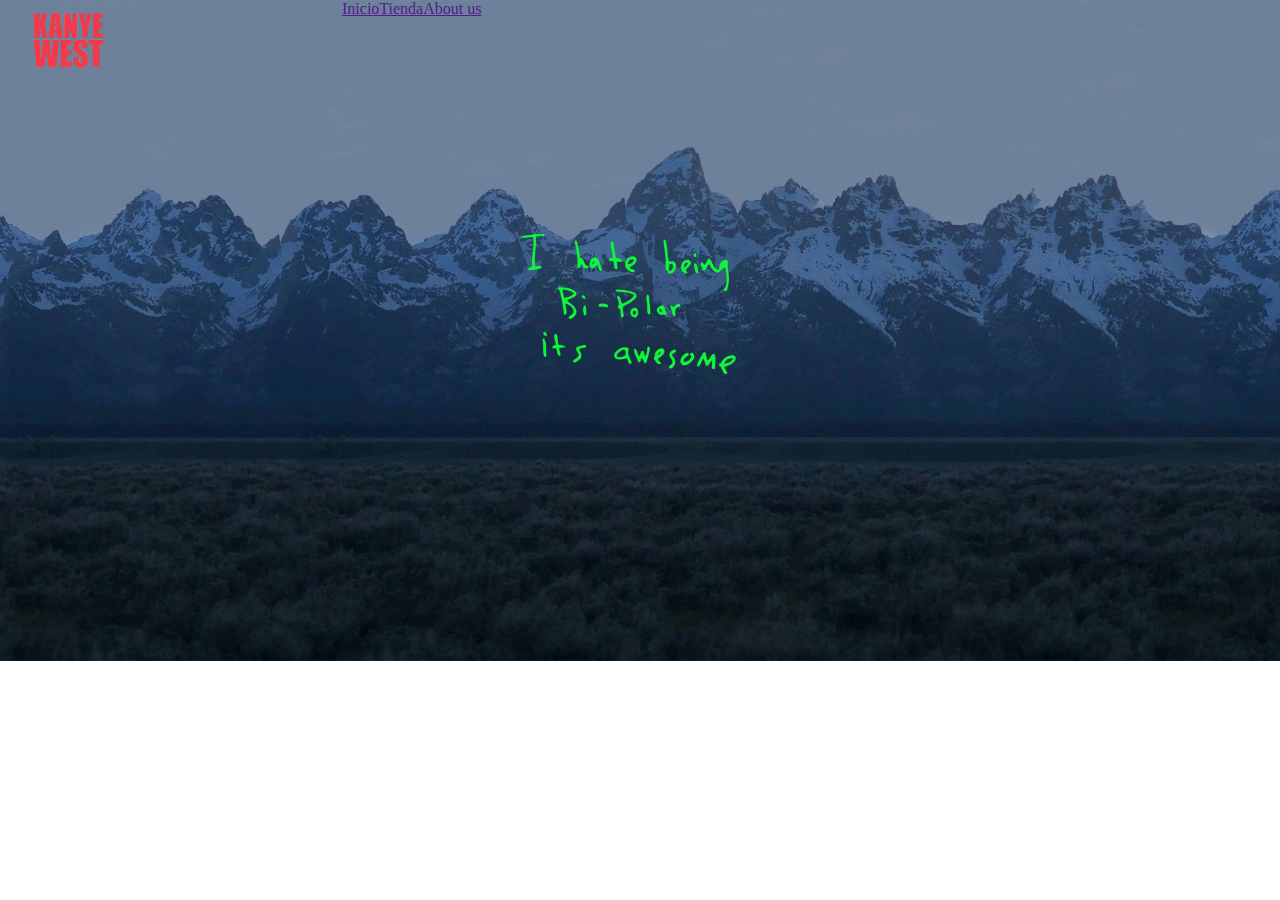
==== index.html @ e595be4b "He agregado fondo y comenzado con el nav" ====
<!DOCTYPE html>
<html lang="en">

<head>
  <meta charset="UTF-8">
  <meta http-equiv="X-UA-Compatible" content="IE=edge">
  <link rel="stylesheet" href="css/style.css">
  <link rel="icon" href="img/iconoye.png">
  <meta name="viewport" content="width=device-width, initial-scale=1.0">

  <title>Kanye West</title>
</head>

<body>
  <div class="div1">
    <nav class="nav">
      <div class="logo">
        <img src="img/logorojoT.png" class="logoi" alt="">
      </div>
      <div class="menu">
        <a href="">Inicio</a>
        <a href="">Tienda</a>
        <a href="">About us</a>
      </div>
    </nav>
  </div>



</body>

</html>
---- css/style.css ----
*{
  padding: 0%;
  margin: 0%;
}

.div1{
    
  background-image: url("/img/Fondo\ 2.jpg");
  padding-bottom: 13%;
  background-size: cover;
  background-repeat: no-repeat;
  background-position: center center;
  height: 55vh;
}

.nav {
  display: flex;
  background-color: transparent;
}

.logoi{
  height: 25%;
  margin-left: 7%;
  margin-top: 1%;
}



.menu{
  display: flex;
}
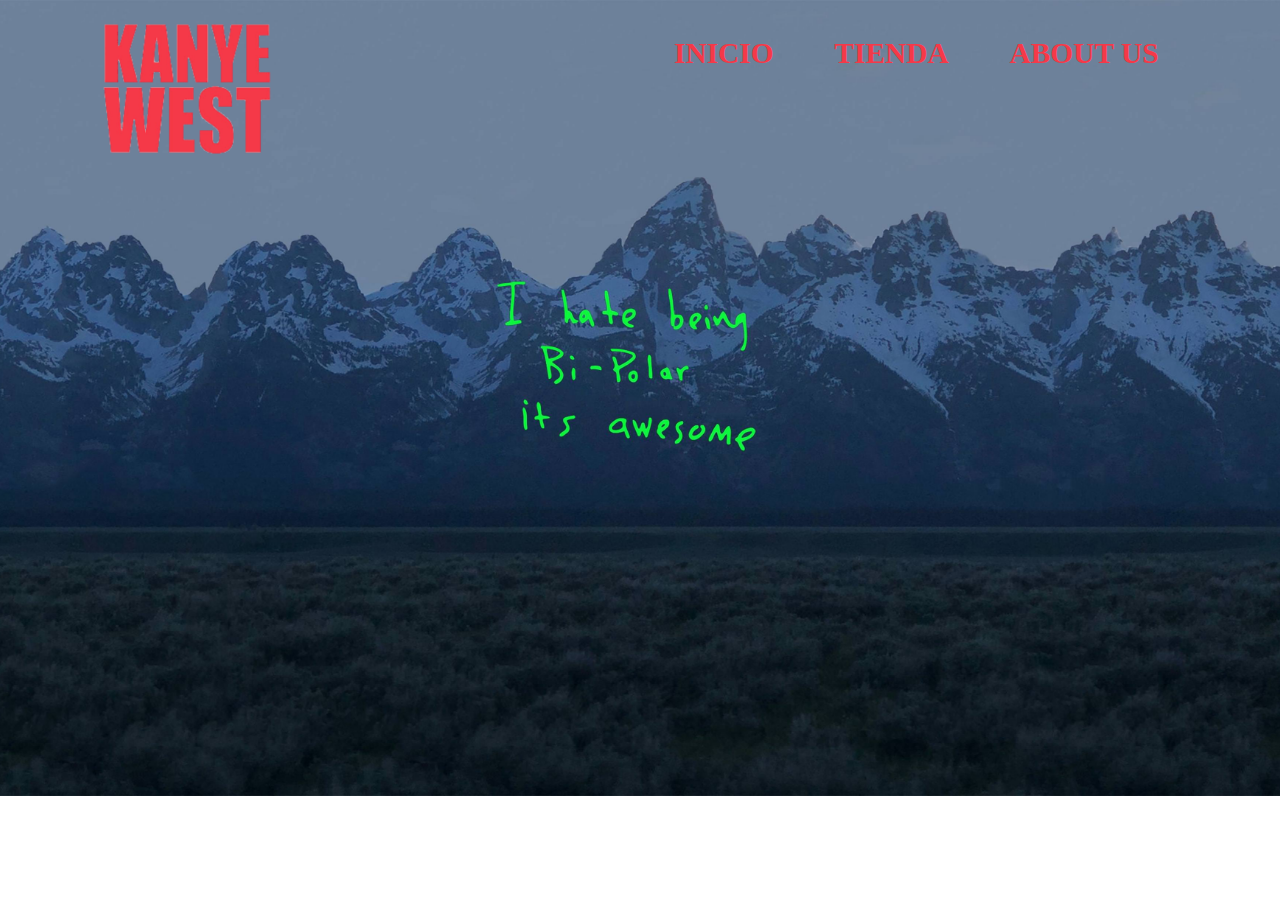
==== commit 035a9ff3: "Trabajo con el nav" ====
--- a/index.html
+++ b/index.html
@@ -18,9 +18,9 @@
         <img src="img/logorojoT.png" class="logoi" alt="">
       </div>
       <div class="menu">
-        <a href="">Inicio</a>
-        <a href="">Tienda</a>
-        <a href="">About us</a>
+        <a href="" class="inicio">Inicio</a>
+        <a href="" class="tienda">Tienda</a>
+        <a href="" class="aboutus">About us</a>
       </div>
     </nav>
   </div>
--- a/css/style.css
+++ b/css/style.css
@@ -10,22 +10,41 @@
   background-size: cover;
   background-repeat: no-repeat;
   background-position: center center;
-  height: 55vh;
+  height: 70vh;
 }
 
 .nav {
+  height: 40%;
   display: flex;
   background-color: transparent;
+  justify-content: center;
 }
 
-.logoi{
-  height: 25%;
-  margin-left: 7%;
-  margin-top: 1%;
+.logoi {
+  margin-left: 50%;
+  display: block;
+  width: 130%;
+  height: auto;
 }
 
 
 
 .menu{
   display: flex;
+  margin-left: 40%;
+  padding-top: 1%;
+  width: 100%;
+  height: auto;
+}
+.menu a{
+
+  margin-top: 4%;
+  margin-right: 10%;
+  height: 30%;
+  font-size: 2.3vw;
+  font-weight: bolder;
+  text-transform: uppercase;
+  color: #f53948;
+  text-decoration: none;
+
 }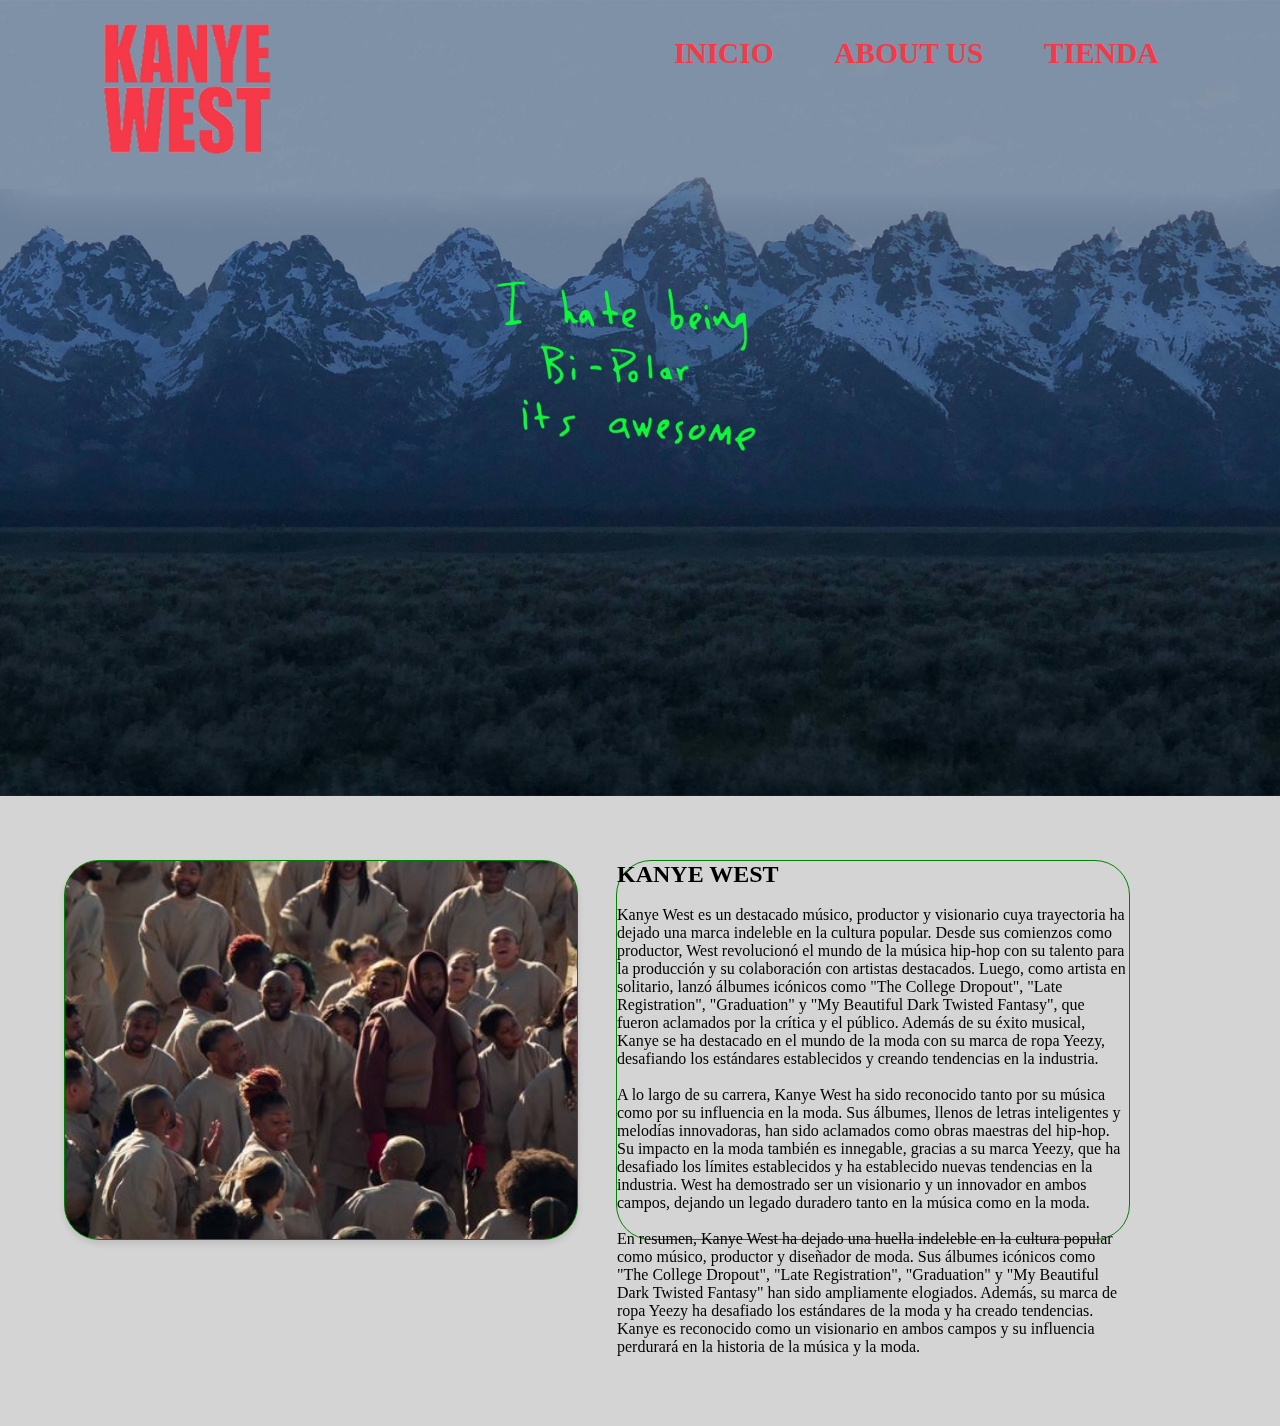
==== commit c6b0558a: "Trabajando con el inicio" ====
--- a/index.html
+++ b/index.html
@@ -19,10 +19,27 @@
       </div>
       <div class="menu">
         <a href="" class="inicio">Inicio</a>
+        <a href="" class="aboutus">About us</a>
         <a href="" class="tienda">Tienda</a>
-        <a href="" class="aboutus">About us</a>
       </div>
     </nav>
+  </div>
+
+  <div class="div2">
+    <div class="izq">
+      <img src="" alt="">
+    </div>
+    <div class="der">
+      <h2>KANYE WEST</h2><br>
+      <p>Kanye West es un destacado músico, productor y visionario cuya trayectoria ha dejado una marca indeleble en la cultura popular. Desde sus comienzos como productor, West revolucionó el mundo de la música hip-hop con su talento para 
+        la producción y su colaboración con artistas destacados. Luego, como artista en solitario, lanzó álbumes icónicos como "The College Dropout", "Late Registration", "Graduation" y "My Beautiful Dark Twisted Fantasy",
+        que fueron aclamados por la crítica y el público. Además de su éxito musical, Kanye se ha destacado en el mundo de la moda con su marca de ropa Yeezy, desafiando los estándares establecidos y creando tendencias en la industria.</p><br>
+      <p>A lo largo de su carrera, Kanye West ha sido reconocido tanto por su música como por su influencia en la moda. Sus álbumes, llenos de letras inteligentes y melodías innovadoras, han sido aclamados como obras maestras del hip-hop. 
+        Su impacto en la moda también es innegable, gracias a su marca Yeezy, que ha desafiado los límites establecidos y ha establecido nuevas tendencias en la industria. West ha demostrado ser un visionario y un innovador en ambos campos, 
+        dejando un legado duradero tanto en la música como en la moda.</p><br>
+      <p>En resumen, Kanye West ha dejado una huella indeleble en la cultura popular como músico, productor y diseñador de moda. Sus álbumes icónicos como "The College Dropout", "Late Registration", "Graduation" y "My Beautiful Dark Twisted 
+        Fantasy" han sido ampliamente elogiados. Además, su marca de ropa Yeezy ha desafiado los estándares de la moda y ha creado tendencias. Kanye es reconocido como un visionario en ambos campos y su influencia perdurará en la historia de la música y la moda.</p><br>
+    </div>
   </div>
 
 
--- a/css/style.css
+++ b/css/style.css
@@ -3,6 +3,7 @@
   margin: 0%;
 }
 
+/*CARA PRINCIPAL DE LA PÁGINA*/
 .div1{
     
   background-image: url("/img/Fondo\ 2.jpg");
@@ -13,11 +14,14 @@
   height: 70vh;
 }
 
+/*ESTILOS PARA LA NAVBAR*/
+
 .nav {
-  height: 40%;
+  height: 30%;
   display: flex;
-  background-color: transparent;
-  justify-content: center;
+  background-color: rgba(255, 255, 255, 0.13);
+  box-shadow: 0 0 50px rgba(255, 255, 255, 0.274);
+  justify-content: center;  
 }
 
 .logoi {
@@ -30,21 +34,79 @@
 
 
 .menu{
+ 
   display: flex;
   margin-left: 40%;
   padding-top: 1%;
   width: 100%;
   height: auto;
 }
-.menu a{
-
+.menu a {
   margin-top: 4%;
   margin-right: 10%;
   height: 30%;
   font-size: 2.3vw;
   font-weight: bolder;
   text-transform: uppercase;
-  color: #f53948;
+  color: #f53949;
   text-decoration: none;
+  position: relative; /* Agregar posición relativa para elementos internos */
+}
 
-}+.menu a::after {
+  content: '';
+  position: absolute;
+  bottom: -2px; /* Ajustar según el efecto */
+  left: 0;
+  width: 100%;
+  height: 2px; /* Ajustar según el efecto */
+  background-color: #f53949;
+  transform: scaleX(0);
+  transition: transform 0.3s;
+  transform-origin: bottom;
+}
+
+.menu a:hover::after {
+  transform: scaleX(1);
+}
+
+.menu a:hover {
+  text-shadow: 0px 2px 4px rgba(0, 0, 0, 0.4); /* Agregar sombra debajo de las letras */
+}
+
+/*INICIO*/
+
+.div2 {
+  display: flex;
+  height: 70vh;
+  background-color: rgb(212, 212, 212);
+}
+
+.izq {
+  border: 1px solid green;
+  margin-top: 5%;
+  margin-left: 5%;
+  margin-right: 3%;
+  height: 60%;
+  width: 40%;
+  border-radius: 35px;
+  background-image: url("/img/kanyecbdhv.jpg");
+  background-size: cover;
+  background-repeat: no-repeat;
+  box-shadow: 0px 4px 6px rgba(0, 0, 0, 0.1);
+}
+
+.der {
+  border: 1px solid green;
+  border-radius: 35px;
+  width: 40%;
+  height: 60%;
+  margin-top: 5%;
+  transform: perspective(800px) rotateY(0deg);
+  transition: transform 0.5s ease-in-out;
+}
+
+.der:hover {
+  transform: perspective(800px) rotateY(-10deg);
+}
+
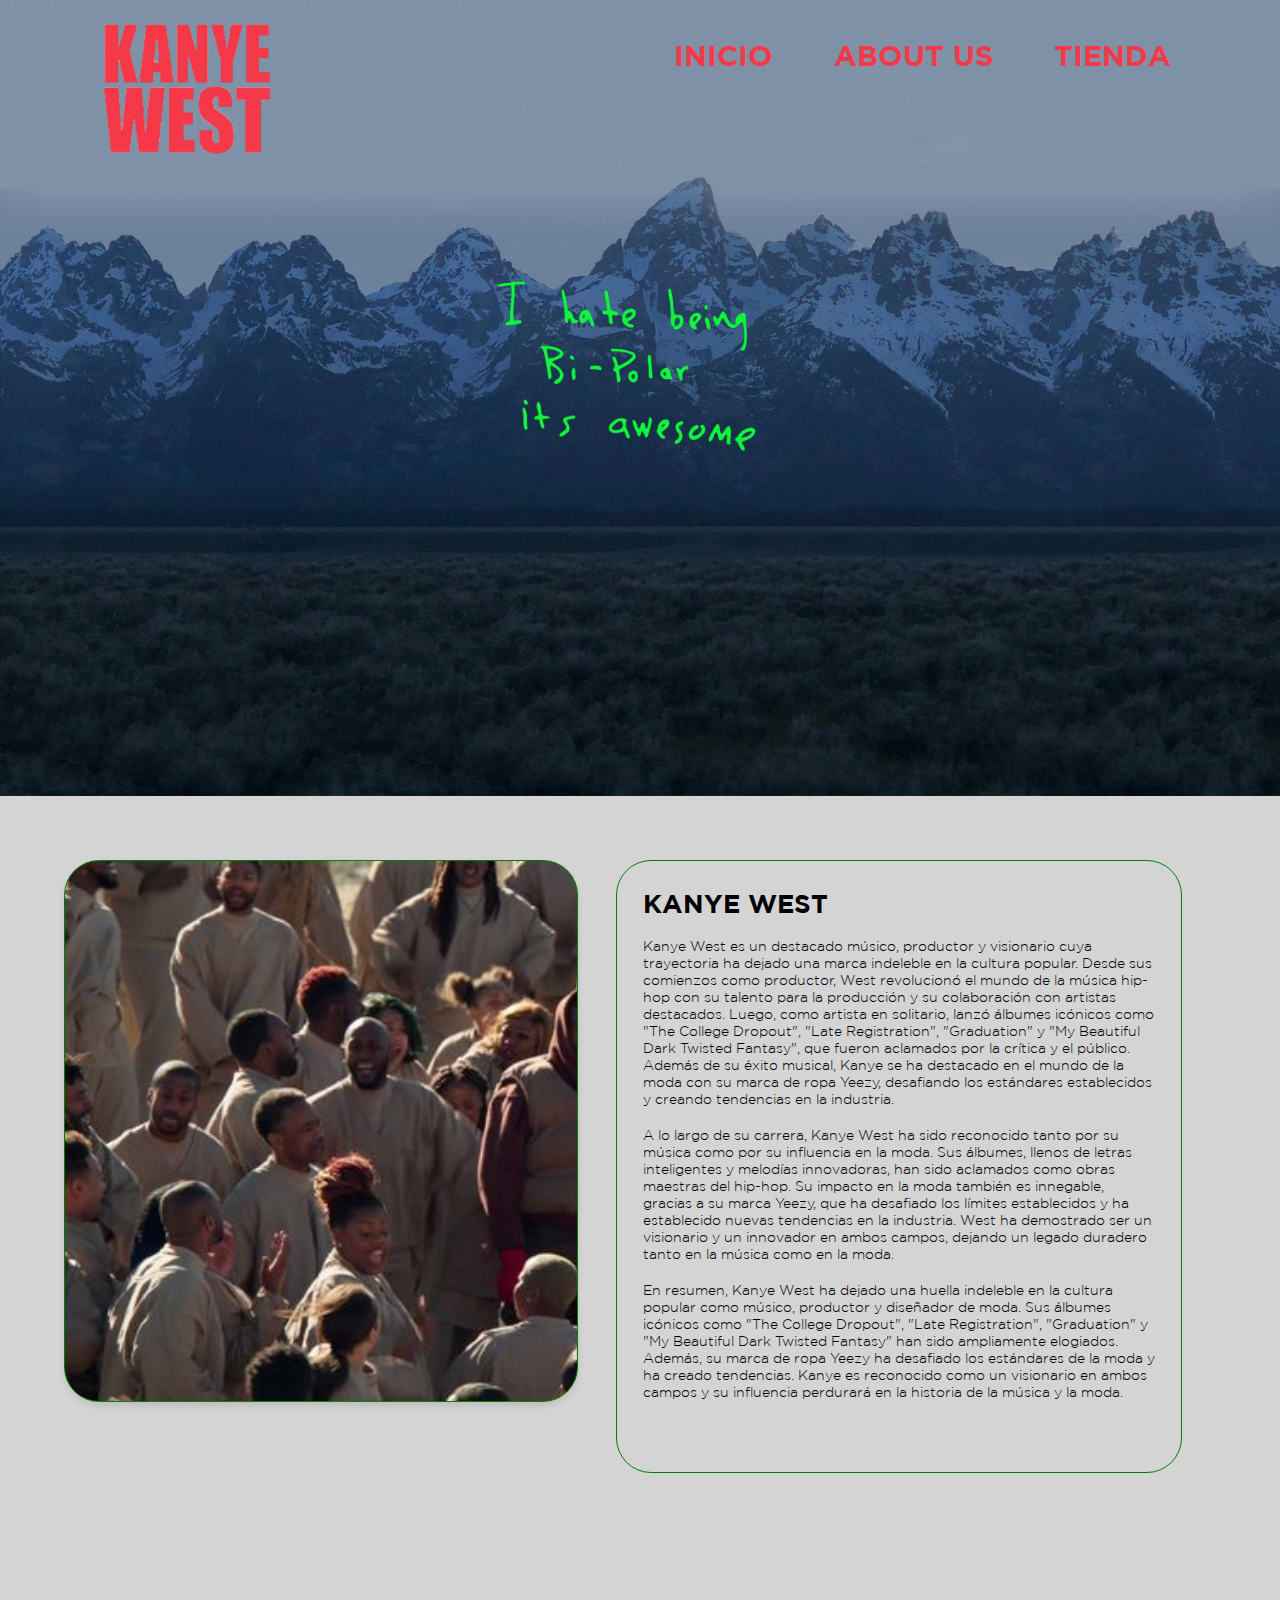
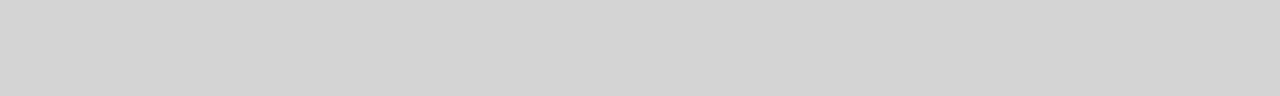
==== commit 972289c5: "He añadido la fuente que voy a usar" ====
--- a/index.html
+++ b/index.html
@@ -5,6 +5,7 @@
   <meta charset="UTF-8">
   <meta http-equiv="X-UA-Compatible" content="IE=edge">
   <link rel="stylesheet" href="css/style.css">
+  <link rel="stylesheet" href="css/responsive.css">
   <link rel="icon" href="img/iconoye.png">
   <meta name="viewport" content="width=device-width, initial-scale=1.0">
 
--- a/css/style.css
+++ b/css/style.css
@@ -1,6 +1,7 @@
 *{
   padding: 0%;
   margin: 0%;
+  font-family: regular;
 }
 
 /*CARA PRINCIPAL DE LA PÁGINA*/
@@ -45,6 +46,7 @@
   margin-top: 4%;
   margin-right: 10%;
   height: 30%;
+  font-family: negrita;
   font-size: 2.3vw;
   font-weight: bolder;
   text-transform: uppercase;
@@ -78,7 +80,7 @@
 
 .div2 {
   display: flex;
-  height: 70vh;
+  height: 100vh;
   background-color: rgb(212, 212, 212);
 }
 
@@ -99,14 +101,18 @@
 .der {
   border: 1px solid green;
   border-radius: 35px;
+  padding-top: 2%;
+  padding-right: 2%;
+  padding-left: 2%;
   width: 40%;
-  height: 60%;
+  height: 65%;
   margin-top: 5%;
-  transform: perspective(800px) rotateY(0deg);
-  transition: transform 0.5s ease-in-out;
+}
+.der h2{
+  font-family: negrita;
+  font-size: 2vw;
 }
 
-.der:hover {
-  transform: perspective(800px) rotateY(-10deg);
+.der p{
+  font-size: 1.1vw;
 }
-
--- a/css/responsive.css
+++ b/css/responsive.css
@@ -0,0 +1,9 @@
+@font-face {
+    font-family: regular;
+    src: url("/fuentes/GothamLight.ttf") format('truetype');
+}
+
+@font-face {
+    font-family: negrita;
+    src: url("/fuentes/GothamBold.ttf") format('truetype');
+}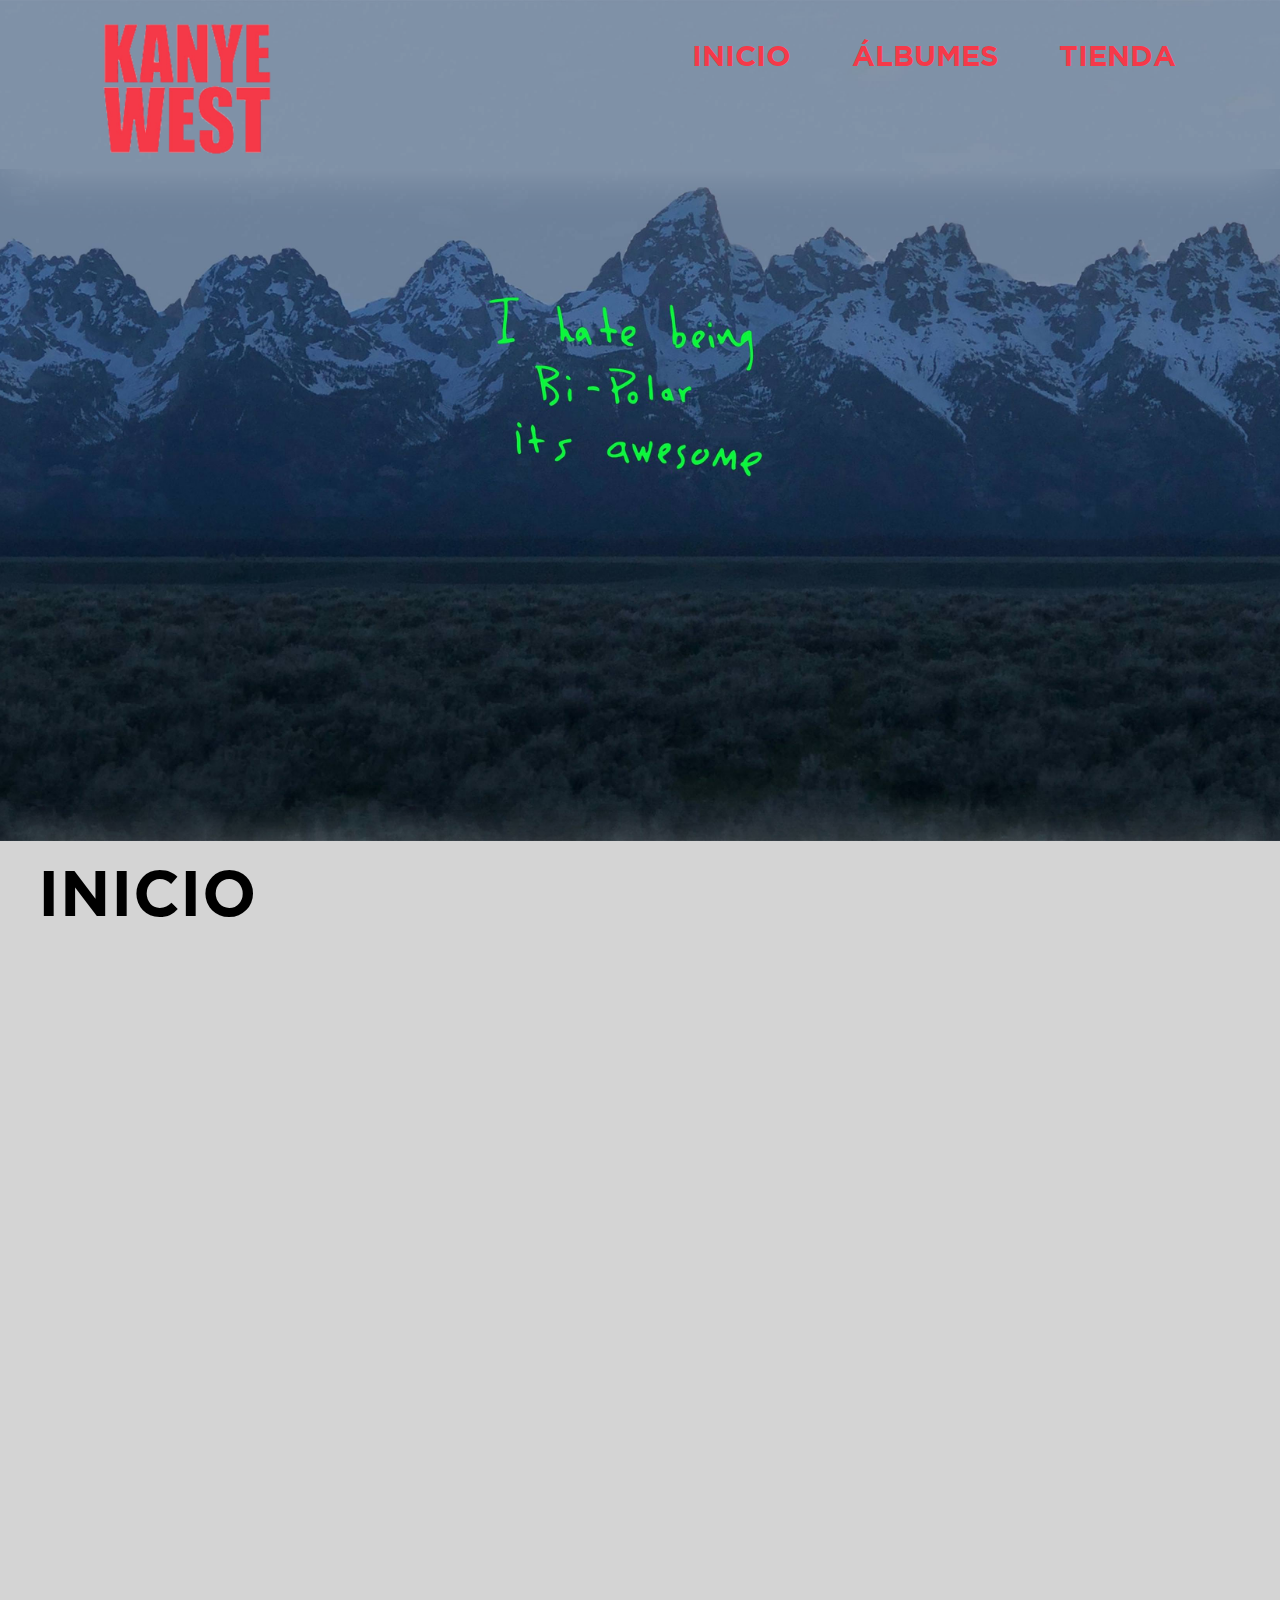
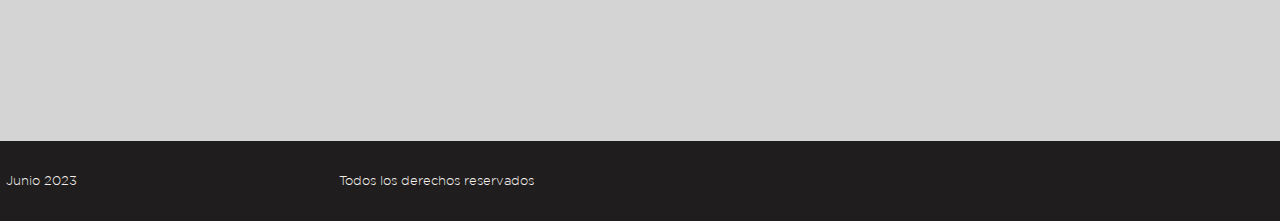
==== commit 9ad4fa78: "HTML de derechos" ====
--- a/index.html
+++ b/index.html
@@ -8,7 +8,6 @@
   <link rel="stylesheet" href="css/responsive.css">
   <link rel="icon" href="img/iconoye.png">
   <meta name="viewport" content="width=device-width, initial-scale=1.0">
-
   <title>Kanye West</title>
 </head>
 
@@ -20,17 +19,18 @@
       </div>
       <div class="menu">
         <a href="" class="inicio">Inicio</a>
-        <a href="" class="aboutus">About us</a>
+        <a href="" class="album">Álbumes</a>
         <a href="" class="tienda">Tienda</a>
       </div>
     </nav>
   </div>
 
   <div class="div2">
-    <div class="izq">
+    <h2 class="inicio ">inicio</h2>
+    <div class="izq animated">
       <img src="" alt="">
     </div>
-    <div class="der">
+    <div class="der animated">
       <h2>KANYE WEST</h2><br>
       <p>Kanye West es un destacado músico, productor y visionario cuya trayectoria ha dejado una marca indeleble en la cultura popular. Desde sus comienzos como productor, West revolucionó el mundo de la música hip-hop con su talento para 
         la producción y su colaboración con artistas destacados. Luego, como artista en solitario, lanzó álbumes icónicos como "The College Dropout", "Late Registration", "Graduation" y "My Beautiful Dark Twisted Fantasy",
@@ -43,8 +43,15 @@
     </div>
   </div>
 
+  <div class="div7">
+    <div class="Copyright">
+        <p>Junio 2023</p>
+        <a href="./derechos.html">Todos los derechos reservados</a>
+    </div>
 
+</div>
 
+  <script src="js/script.js"></script>
 </body>
 
 </html>--- a/css/style.css
+++ b/css/style.css
@@ -12,13 +12,13 @@
   background-size: cover;
   background-repeat: no-repeat;
   background-position: center center;
-  height: 70vh;
+  height: 75vh;
 }
 
 /*ESTILOS PARA LA NAVBAR*/
 
 .nav {
-  height: 30%;
+  height: 25%;
   display: flex;
   background-color: rgba(255, 255, 255, 0.13);
   box-shadow: 0 0 50px rgba(255, 255, 255, 0.274);
@@ -82,31 +82,43 @@
   display: flex;
   height: 100vh;
   background-color: rgb(212, 212, 212);
+  box-shadow: 0 0 50px rgba(255, 255, 255, 0.322);
+  justify-content: center center;
+
+}
+
+.inicio{
+
+  margin-top: 1%;
+  margin-left: 3%;
+  height: 15%;
+  text-transform: uppercase;
+  font-family: negrita;
+  font-size: 5vw;  
 }
 
 .izq {
-  border: 1px solid green;
-  margin-top: 5%;
-  margin-left: 5%;
+  margin-top: 9.5%;
   margin-right: 3%;
-  height: 60%;
-  width: 40%;
+  height: 72%;
+  width: 25%;
   border-radius: 35px;
-  background-image: url("/img/kanyecbdhv.jpg");
+  background-image: url("/img/ye.jpg");
   background-size: cover;
   background-repeat: no-repeat;
-  box-shadow: 0px 4px 6px rgba(0, 0, 0, 0.1);
+  box-shadow: 0px 4px 10px rgba(0, 0, 0, 0.616);
 }
 
 .der {
-  border: 1px solid green;
   border-radius: 35px;
   padding-top: 2%;
   padding-right: 2%;
   padding-left: 2%;
+  padding-bottom: 2%;
   width: 40%;
-  height: 65%;
-  margin-top: 5%;
+  height: 72%;
+  margin-top: 7%;
+  box-shadow: 0px 4px 10px rgba(0, 0, 0, 0.356);
 }
 .der h2{
   font-family: negrita;
@@ -116,3 +128,60 @@
 .der p{
   font-size: 1.1vw;
 }
+
+/*Animacion al hacer scroll*/
+
+.animated {
+  opacity: 0;
+  transform: translateY(20px);
+  transition: opacity 0.5s ease, transform 0.5s ease;
+}
+
+.animated.show {
+  opacity: 1;
+  transform: translateY(0);
+}
+
+
+.Copyright{
+
+  background-color: #1f1d1d;
+  display: flex;
+  padding-top: 2%;
+  padding-bottom: 2%;
+  justify-content: center center;
+
+}
+
+.Copyright p {
+
+  width: 25%;
+  color: #f5f0ed;
+  font-size: 1vw;
+  padding-left: 2%;
+  margin-top: 0%;
+  padding-top: 0.5%;
+  padding-right: 0.5%;
+  padding-left: 0.5%;
+  padding-bottom: 0.5%;
+
+}
+
+.Copyright a{
+
+  border-radius: 20px;
+  width: auto;
+  color: #f5f0ed;
+  margin-top: 0%;
+  padding-top: 0.5%;
+  padding-right: 0.5%;
+  padding-left: 0.5%;
+  padding-bottom: 0.5%;
+  font-size: 1vw;
+  text-decoration: none;
+}
+
+.Copyright a:hover{
+  background-color: rgb(82, 80, 80);
+  
+}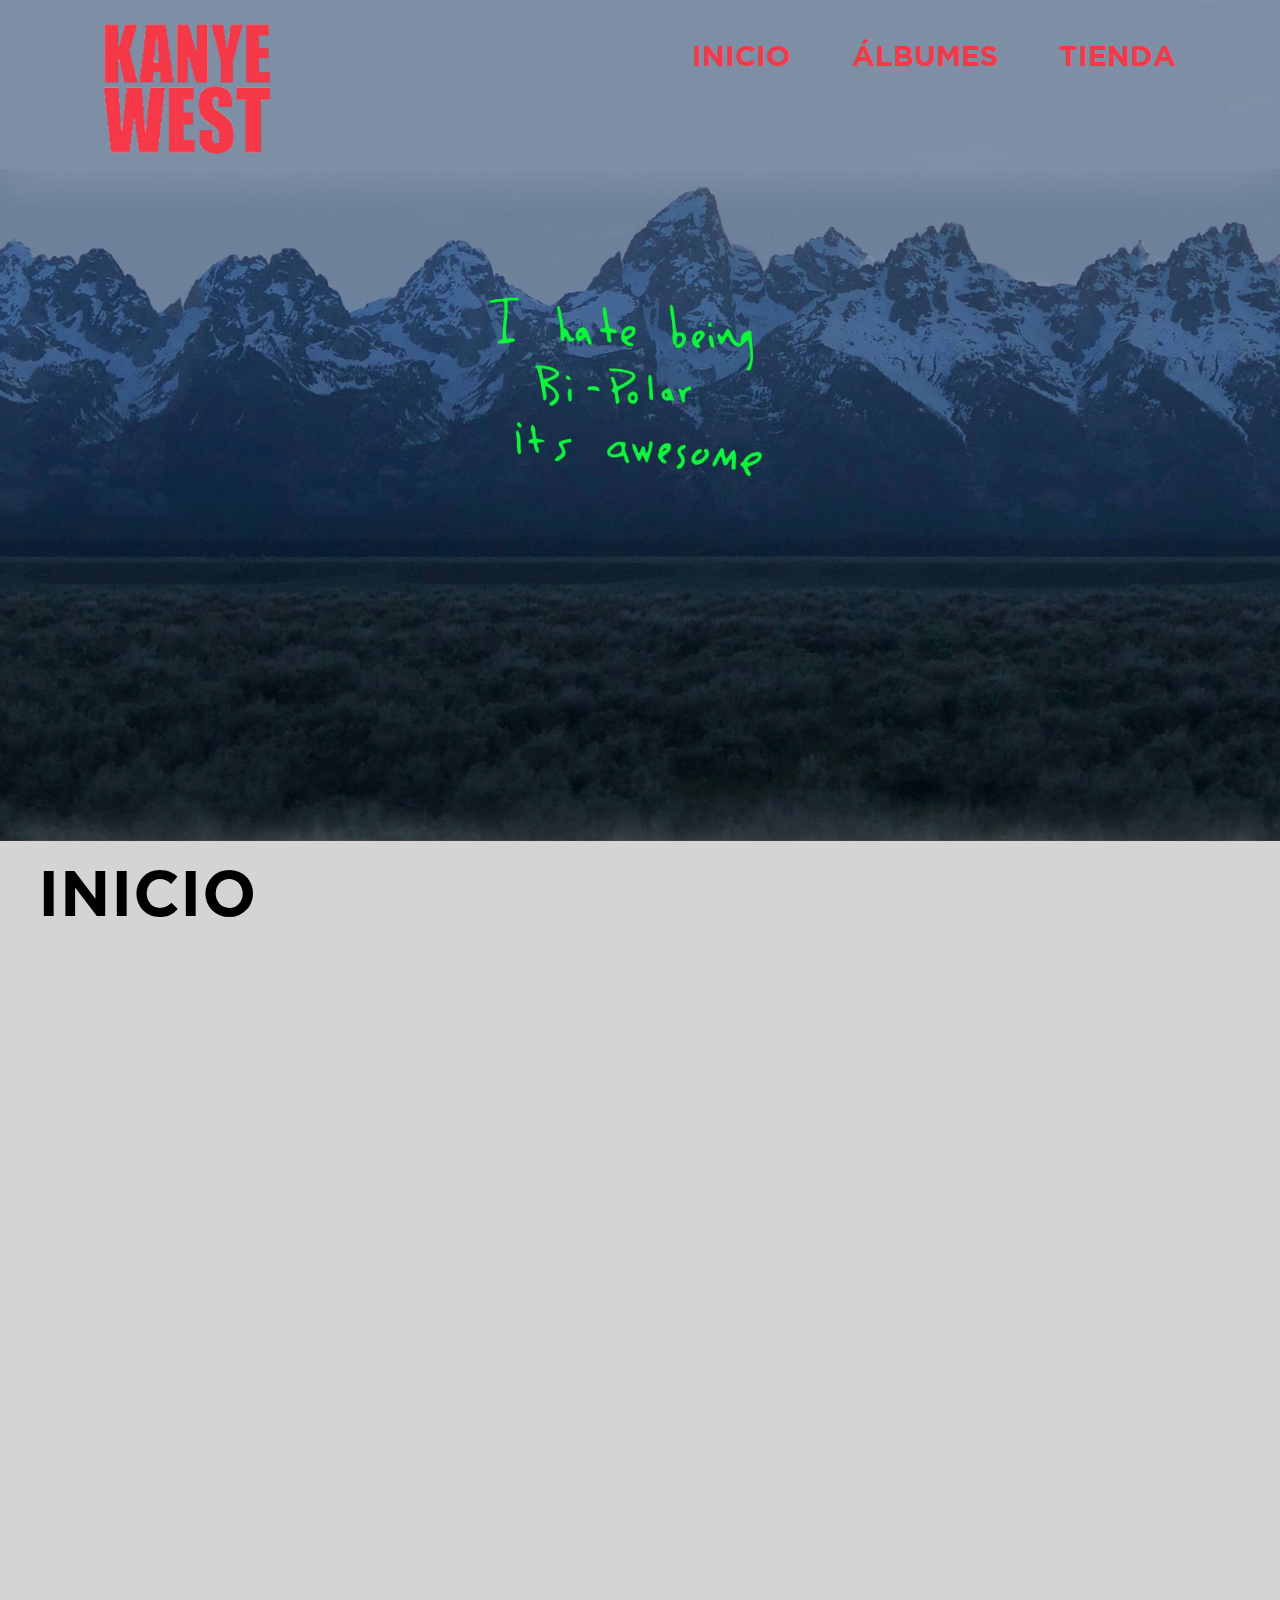
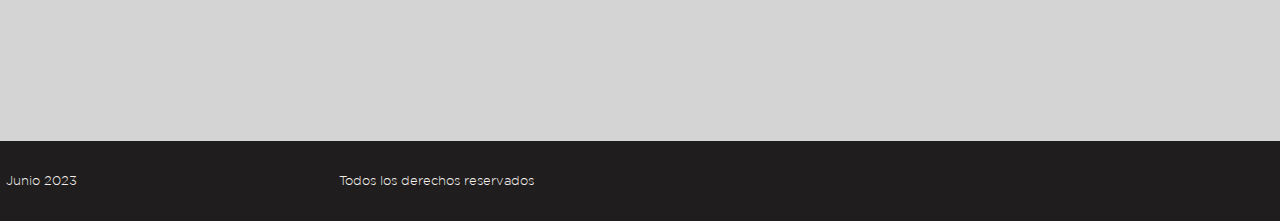
==== commit 73584e26: "Tienda" ====
--- a/index.html
+++ b/index.html
@@ -20,7 +20,7 @@
       <div class="menu">
         <a href="" class="inicio">Inicio</a>
         <a href="" class="album">Álbumes</a>
-        <a href="" class="tienda">Tienda</a>
+        <a href="tienda.html" class="tienda">Tienda</a>
       </div>
     </nav>
   </div>
@@ -32,24 +32,37 @@
     </div>
     <div class="der animated">
       <h2>KANYE WEST</h2><br>
-      <p>Kanye West es un destacado músico, productor y visionario cuya trayectoria ha dejado una marca indeleble en la cultura popular. Desde sus comienzos como productor, West revolucionó el mundo de la música hip-hop con su talento para 
-        la producción y su colaboración con artistas destacados. Luego, como artista en solitario, lanzó álbumes icónicos como "The College Dropout", "Late Registration", "Graduation" y "My Beautiful Dark Twisted Fantasy",
-        que fueron aclamados por la crítica y el público. Además de su éxito musical, Kanye se ha destacado en el mundo de la moda con su marca de ropa Yeezy, desafiando los estándares establecidos y creando tendencias en la industria.</p><br>
-      <p>A lo largo de su carrera, Kanye West ha sido reconocido tanto por su música como por su influencia en la moda. Sus álbumes, llenos de letras inteligentes y melodías innovadoras, han sido aclamados como obras maestras del hip-hop. 
-        Su impacto en la moda también es innegable, gracias a su marca Yeezy, que ha desafiado los límites establecidos y ha establecido nuevas tendencias en la industria. West ha demostrado ser un visionario y un innovador en ambos campos, 
+      <p>Kanye West es un destacado músico, productor y visionario cuya trayectoria ha dejado una marca indeleble en la
+        cultura popular. Desde sus comienzos como productor, West revolucionó el mundo de la música hip-hop con su
+        talento para
+        la producción y su colaboración con artistas destacados. Luego, como artista en solitario, lanzó álbumes
+        icónicos como "The College Dropout", "Late Registration", "Graduation" y "My Beautiful Dark Twisted Fantasy",
+        que fueron aclamados por la crítica y el público. Además de su éxito musical, Kanye se ha destacado en el mundo
+        de la moda con su marca de ropa Yeezy, desafiando los estándares establecidos y creando tendencias en la
+        industria.</p><br>
+      <p>A lo largo de su carrera, Kanye West ha sido reconocido tanto por su música como por su influencia en la moda.
+        Sus álbumes, llenos de letras inteligentes y melodías innovadoras, han sido aclamados como obras maestras del
+        hip-hop.
+        Su impacto en la moda también es innegable, gracias a su marca Yeezy, que ha desafiado los límites establecidos
+        y ha establecido nuevas tendencias en la industria. West ha demostrado ser un visionario y un innovador en ambos
+        campos,
         dejando un legado duradero tanto en la música como en la moda.</p><br>
-      <p>En resumen, Kanye West ha dejado una huella indeleble en la cultura popular como músico, productor y diseñador de moda. Sus álbumes icónicos como "The College Dropout", "Late Registration", "Graduation" y "My Beautiful Dark Twisted 
-        Fantasy" han sido ampliamente elogiados. Además, su marca de ropa Yeezy ha desafiado los estándares de la moda y ha creado tendencias. Kanye es reconocido como un visionario en ambos campos y su influencia perdurará en la historia de la música y la moda.</p><br>
+      <p>En resumen, Kanye West ha dejado una huella indeleble en la cultura popular como músico, productor y diseñador
+        de moda. Sus álbumes icónicos como "The College Dropout", "Late Registration", "Graduation" y "My Beautiful Dark
+        Twisted
+        Fantasy" han sido ampliamente elogiados. Además, su marca de ropa Yeezy ha desafiado los estándares de la moda y
+        ha creado tendencias. Kanye es reconocido como un visionario en ambos campos y su influencia perdurará en la
+        historia de la música y la moda.</p><br>
     </div>
   </div>
 
-  <div class="div7">
+  <div class="div3">
     <div class="Copyright">
-        <p>Junio 2023</p>
-        <a href="./derechos.html">Todos los derechos reservados</a>
+      <p>Junio 2023</p>
+      <a href="./derechos.html">Todos los derechos reservados</a>
     </div>
 
-</div>
+  </div>
 
   <script src="js/script.js"></script>
 </body>
--- a/css/style.css
+++ b/css/style.css
@@ -20,8 +20,8 @@
 .nav {
   height: 25%;
   display: flex;
-  background-color: rgba(255, 255, 255, 0.13);
-  box-shadow: 0 0 50px rgba(255, 255, 255, 0.274);
+  background-color: rgba(255, 255, 255, 0.11);
+  box-shadow: 0 0 50px rgba(255, 255, 255, 0.233);
   justify-content: center;  
 }
 
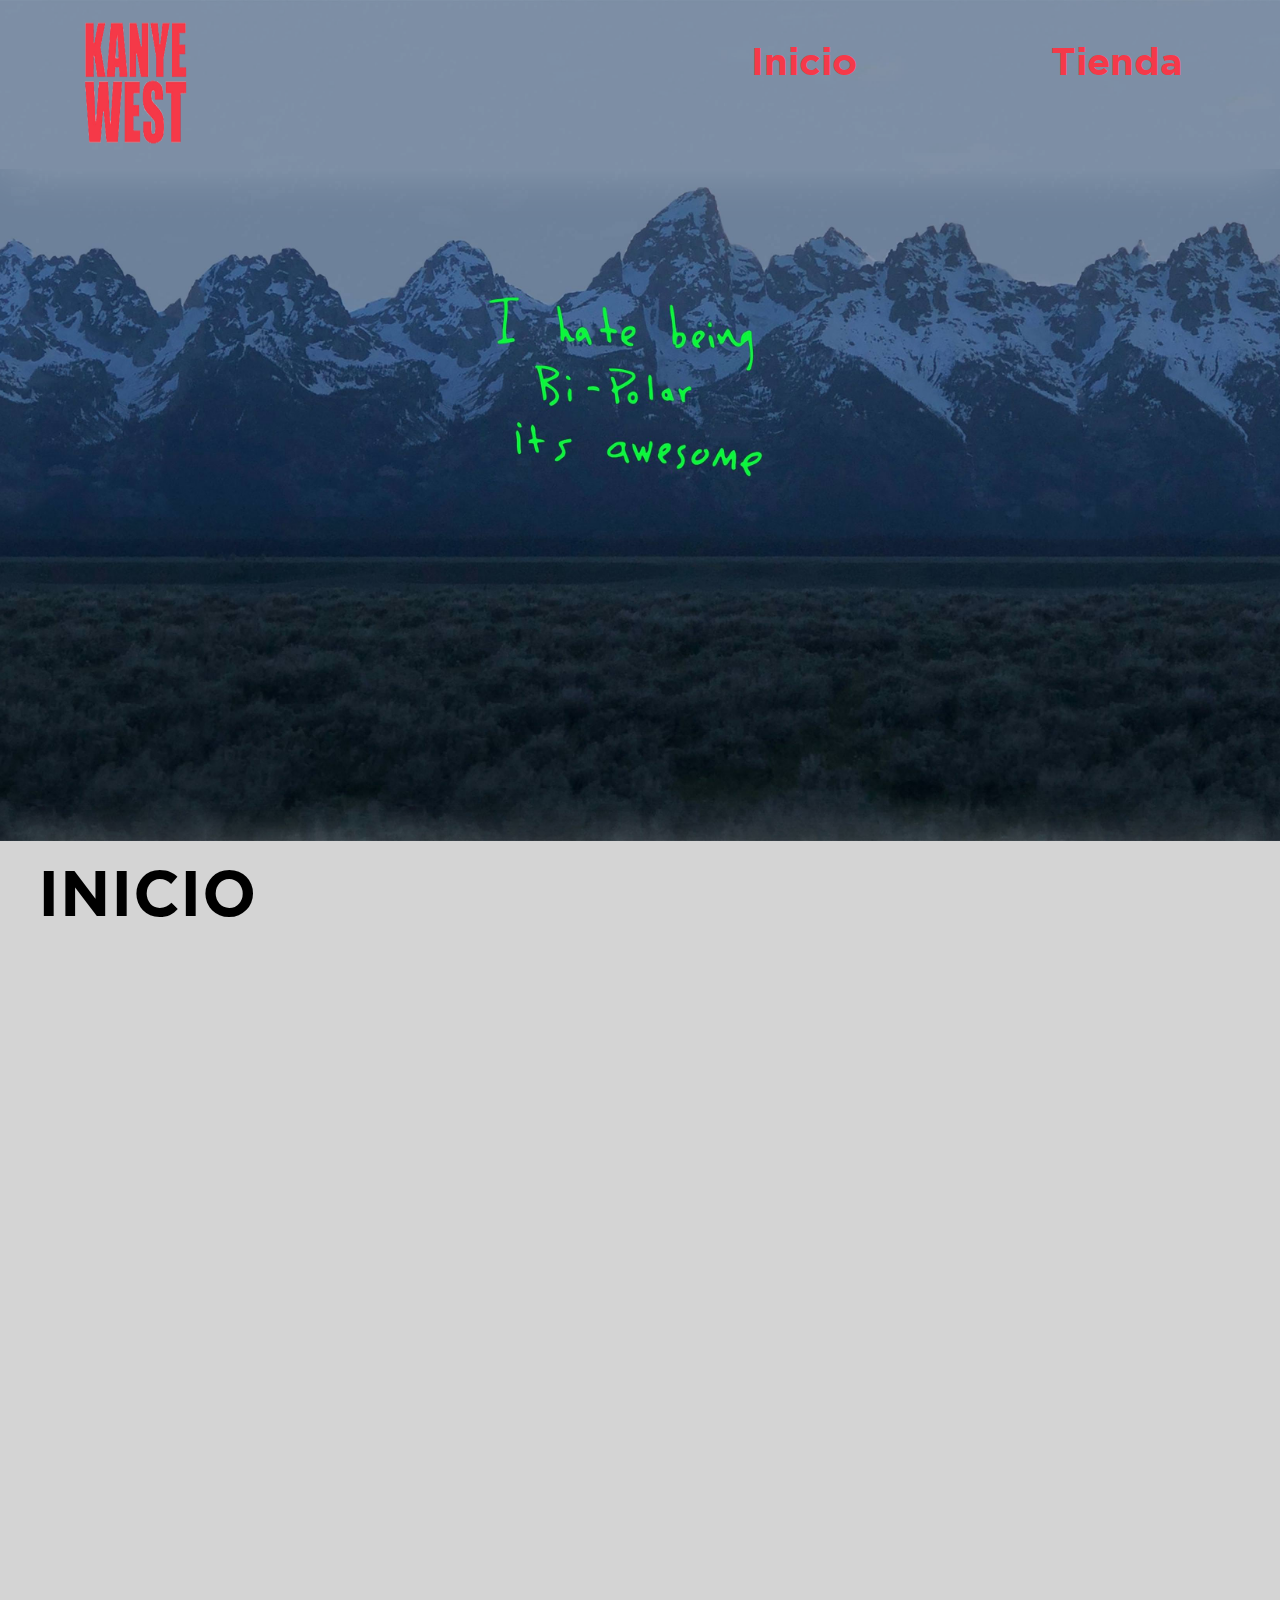
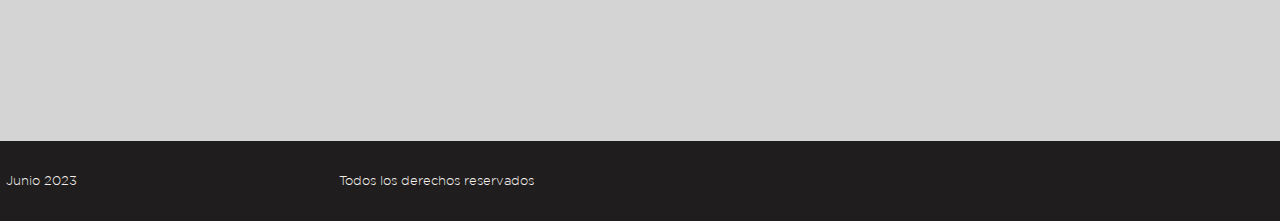
==== commit e7eeea05: "Inicio terminado" ====
--- a/index.html
+++ b/index.html
@@ -7,28 +7,28 @@
   <link rel="stylesheet" href="css/style.css">
   <link rel="stylesheet" href="css/responsive.css">
   <link rel="icon" href="img/iconoye.png">
+  <link rel="stylesheet" href="https://cdnjs.cloudflare.com/ajax/libs/font-awesome/4.7.0/css/font-awesome.min.css">
+  <link rel="shortcut icon" href="inicio/img/1.jpg">
   <meta name="viewport" content="width=device-width, initial-scale=1.0">
   <title>Kanye West</title>
 </head>
 
 <body>
   <div class="div1">
-    <nav class="nav">
-      <div class="logo">
-        <img src="img/logorojoT.png" class="logoi" alt="">
-      </div>
-      <div class="menu">
-        <a href="" class="inicio">Inicio</a>
-        <a href="" class="album">Álbumes</a>
-        <a href="tienda.html" class="tienda">Tienda</a>
-      </div>
-    </nav>
+    <div class="topnav" id="myTopnav">
+      <img src="img/logorojoT.png" class="logoi" alt="">
+      <a href="index.html" class="activa">Inicio</a>
+      <a href="tienda.html">Tienda</a>
+      <a href="javascript:void(0);" class="icon" onclick="myFunction()">
+        <i class="fa fa-bars"></i>
+      </a>
+    </div>
   </div>
 
   <div class="div2">
     <h2 class="inicio ">inicio</h2>
     <div class="izq animated">
-      <img src="" alt="">
+      <img src="" alt="" class="imga">
     </div>
     <div class="der animated">
       <h2>KANYE WEST</h2><br>
--- a/css/style.css
+++ b/css/style.css
@@ -17,64 +17,47 @@
 
 /*ESTILOS PARA LA NAVBAR*/
 
-.nav {
+.logoi {
+  margin-right: 30%;
+  display: block;
+  width: 10%;
+  height: auto;
+}
+
+.topnav{
+  display: flex;
   height: 25%;
-  display: flex;
+  overflow: hidden;
   background-color: rgba(255, 255, 255, 0.11);
   box-shadow: 0 0 50px rgba(255, 255, 255, 0.233);
-  justify-content: center;  
+  justify-content: space-around;
 }
 
-.logoi {
-  margin-left: 50%;
+.topnav a{
+ 
+  margin-top: 1%;
+  font-family: negrita;
+  font-size: 3vw;
+  height: auto;
+
   display: block;
-  width: 130%;
-  height: auto;
+  color:#f53949;
+  padding: 2%;
+  text-decoration: none;
+ 
+}
+
+.topnav a:hover{
+
+  color: white;
+}
+
+.topnav .icon{
+  display: none;
 }
 
 
 
-.menu{
- 
-  display: flex;
-  margin-left: 40%;
-  padding-top: 1%;
-  width: 100%;
-  height: auto;
-}
-.menu a {
-  margin-top: 4%;
-  margin-right: 10%;
-  height: 30%;
-  font-family: negrita;
-  font-size: 2.3vw;
-  font-weight: bolder;
-  text-transform: uppercase;
-  color: #f53949;
-  text-decoration: none;
-  position: relative; /* Agregar posición relativa para elementos internos */
-}
-
-.menu a::after {
-  content: '';
-  position: absolute;
-  bottom: -2px; /* Ajustar según el efecto */
-  left: 0;
-  width: 100%;
-  height: 2px; /* Ajustar según el efecto */
-  background-color: #f53949;
-  transform: scaleX(0);
-  transition: transform 0.3s;
-  transform-origin: bottom;
-}
-
-.menu a:hover::after {
-  transform: scaleX(1);
-}
-
-.menu a:hover {
-  text-shadow: 0px 2px 4px rgba(0, 0, 0, 0.4); /* Agregar sombra debajo de las letras */
-}
 
 /*INICIO*/
 
--- a/css/responsive.css
+++ b/css/responsive.css
@@ -6,4 +6,240 @@
 @font-face {
     font-family: negrita;
     src: url("/fuentes/GothamBold.ttf") format('truetype');
+}
+
+@media (max-width: 768px) {
+
+/*MENU*/
+
+    .logoi {
+        margin-left: 1%;
+        margin-right: 30%;
+        display: block;
+        width: 20%;
+        height: auto;
+      }
+
+    .topnav a:not(:first-child){
+        display: none;
+    }
+    .topnav a.icon{
+        float: right;
+        display: block;
+        
+    }
+  
+    .topnav.responsive{    
+        position:relative;
+    }
+    .topnav.responsive .icon{
+        position:absolute;
+        right: 0;
+        top: 0;
+    }
+    .topnav.responsive a{
+        font-size: 3vw;
+        flex-direction: column;
+        float: none;
+        display:block;
+        text-align: left;
+    }
+
+/*RESTO*/
+
+    .div2 {
+        flex-direction: column;
+        padding-bottom: 3%;
+        height: 160vh;
+        background-color: rgb(212, 212, 212);
+        box-shadow: 0 0 50px rgba(255, 255, 255, 0.322);
+        justify-content: center center;
+
+    }
+
+
+    .izq {
+        margin-top: 9.5%;
+        margin-right: 3%;
+        margin-left: 30%;
+        height: 100%;
+        width: 30%;
+        border-radius: 35px;
+        justify-content: center;
+        background-image: url("/img/ye.jpg");
+        background-size: cover;
+        background-repeat: no-repeat;
+        box-shadow: 0px 4px 10px rgba(0, 0, 0, 0.616);
+    }
+
+    .der {
+        border-radius: 35px;
+        padding-top: 2%;
+        padding-right: 2%;
+        padding-left: 2%;
+        padding-bottom: 2%;
+        width: 80%;
+        height: auto;
+        margin-top: 7%;
+        margin-left: 7%;
+        box-shadow: 0px 4px 10px rgba(0, 0, 0, 0.356);
+    }
+
+    .der h2 {
+        font-family: negrita;
+        font-size: 4vw;
+    }
+
+
+    .der p {
+        font-size: 2.5vw;
+    }
+
+
+
+    .Copyright {
+
+        background-color: #1f1d1d;
+        display: flex;
+        padding-top: 2%;
+        padding-bottom: 2%;
+        justify-content: center center;
+
+    }
+
+
+
+
+    .Copyright p {
+
+        font-size: 2.5vw;
+
+    }
+
+    .Copyright a {
+        font-size: 2.5vw;
+        text-decoration: none;
+    }
+
+    .Copyright a:hover {
+        background-color: rgb(82, 80, 80);
+
+    }
+}
+
+@media (max-width: 425px) {
+    /*MENU*/
+
+    .logoi {
+        margin-left: 1%;
+        margin-right: 30%;
+        display: block;
+        width: 30%;
+        height: auto;
+      }
+
+    .topnav a:not(:first-child){
+        display: none;
+    }
+    .topnav a.icon{
+        float: right;
+        display: block;
+        
+    }
+  
+    .topnav.responsive{    
+        position:relative;
+    }
+    .topnav.responsive .icon{
+        position:absolute;
+        right: 0;
+        top: 0;
+    }
+    .topnav.responsive a{
+        padding-right: 5%;
+        font-size: 5vw;
+        float: none;
+        display:block;
+        text-align: left;
+    }
+
+
+    .div2 {
+        flex-direction: column;
+        padding-bottom: 3%;
+        height: 160vh;
+        background-color: rgb(212, 212, 212);
+        box-shadow: 0 0 50px rgba(255, 255, 255, 0.322);
+        justify-content: center center;
+
+    }
+
+
+    .izq {
+        margin-top: 9.5%;
+        margin-right: 3%;
+        margin-left: 30%;
+        height: 100%;
+        width: 30%;
+        border-radius: 35px;
+        justify-content: center;
+        background-image: url("/img/ye.jpg");
+        background-size: cover;
+        background-repeat: no-repeat;
+        box-shadow: 0px 4px 10px rgba(0, 0, 0, 0.616);
+    }
+
+    .der {
+        border-radius: 35px;
+        padding-top: 2%;
+        padding-right: 2%;
+        padding-left: 2%;
+        padding-bottom: 2%;
+        width: 80%;
+        height: auto;
+        margin-top: 7%;
+        margin-left: 7%;
+        box-shadow: 0px 4px 10px rgba(0, 0, 0, 0.356);
+    }
+
+    .der h2 {
+        font-family: negrita;
+        font-size: 5vw;
+    }
+
+
+    .der p {
+        font-size: 3vw;
+    }
+
+
+
+    .Copyright {
+
+        background-color: #1f1d1d;
+        display: flex;
+        padding-top: 2%;
+        padding-bottom: 2%;
+        justify-content: center center;
+
+    }
+
+
+
+
+    .Copyright p {
+
+        font-size: 2.5vw;
+
+    }
+
+    .Copyright a {
+        font-size: 2.5vw;
+        text-decoration: none;
+    }
+
+    .Copyright a:hover {
+        background-color: rgb(82, 80, 80);
+
+    }
 }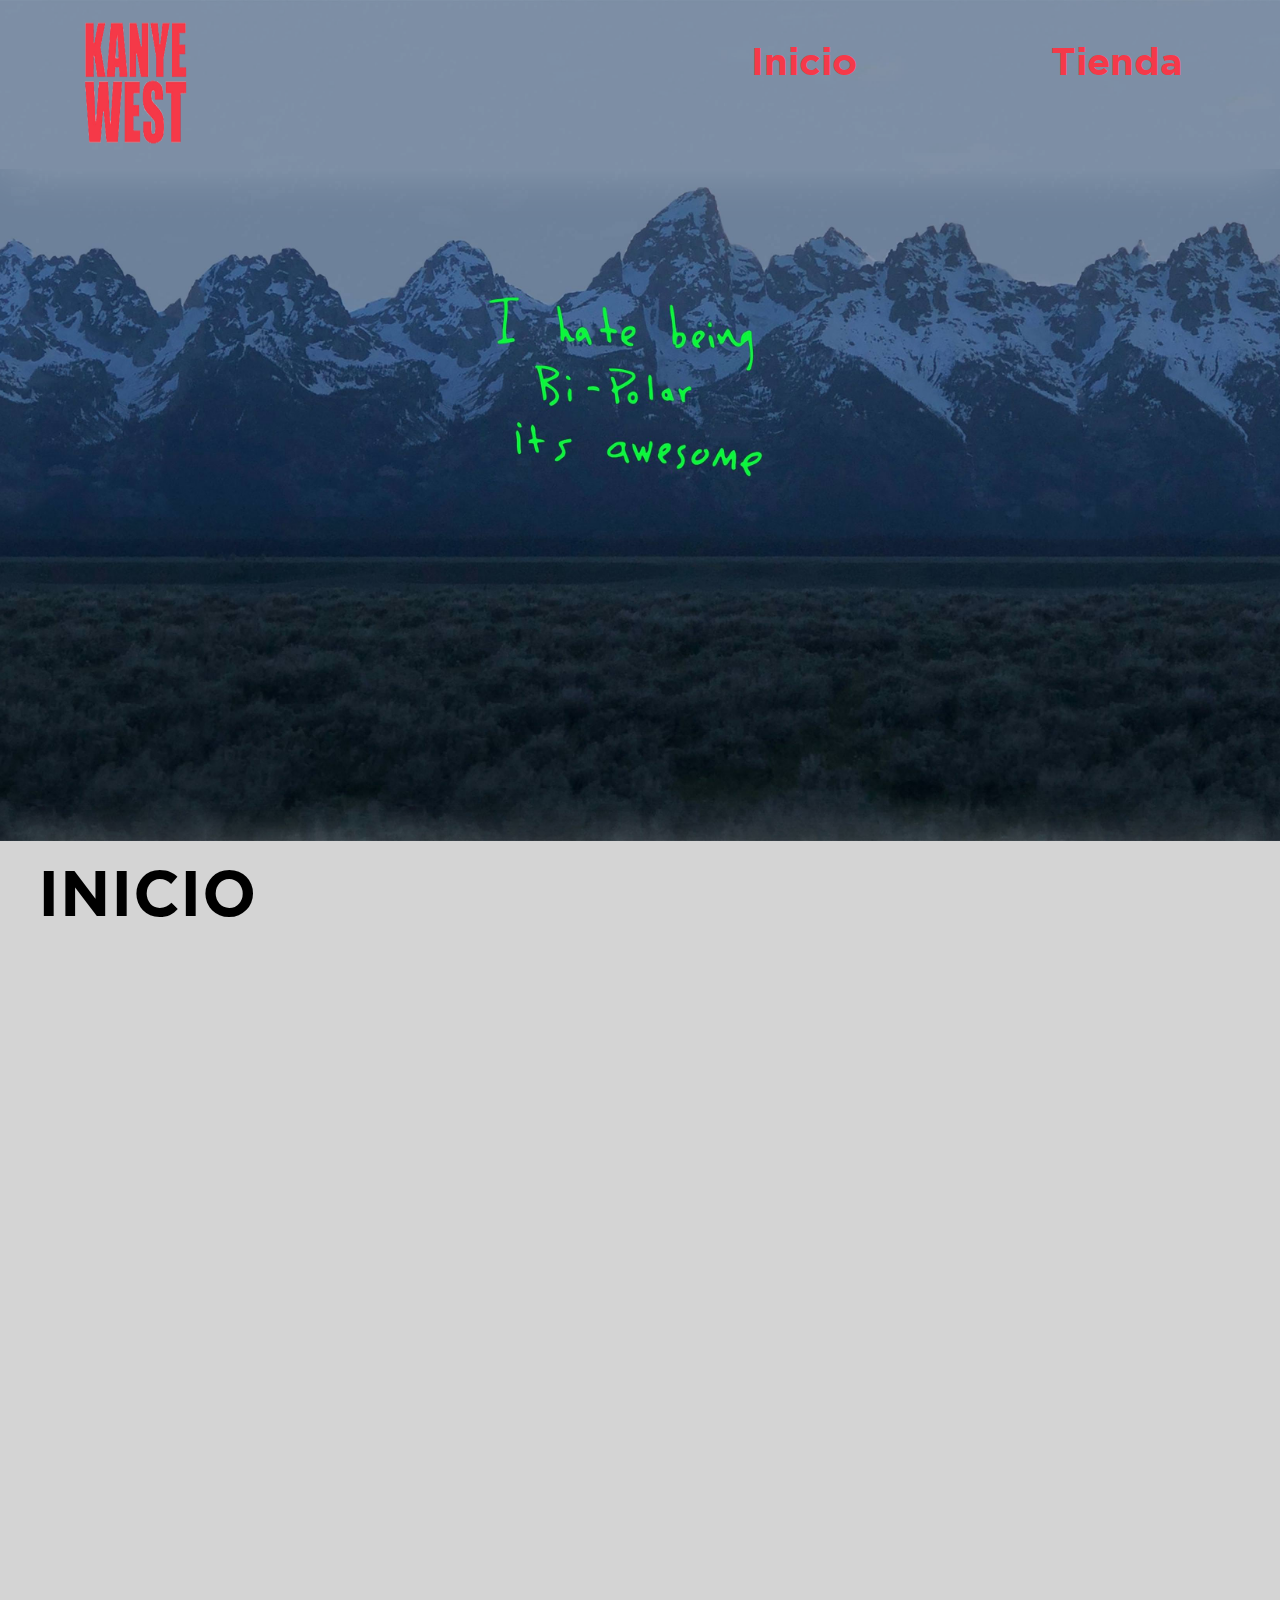
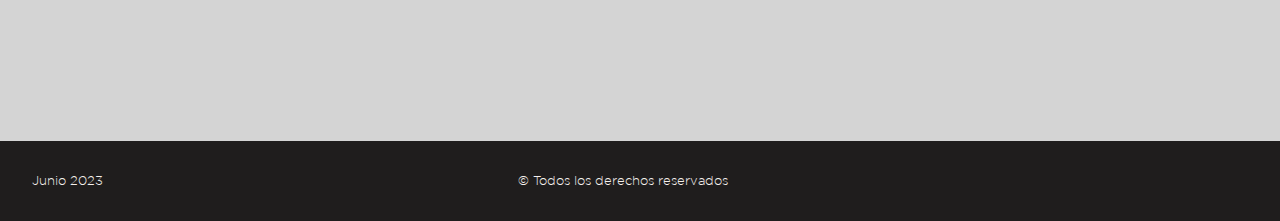
==== commit e8da29ae: "TERMINADO !!" ====
--- a/index.html
+++ b/index.html
@@ -59,7 +59,7 @@
   <div class="div3">
     <div class="Copyright">
       <p>Junio 2023</p>
-      <a href="./derechos.html">Todos los derechos reservados</a>
+      <a href="./derechos.html">© Todos los derechos reservados</a>
     </div>
 
   </div>
--- a/css/style.css
+++ b/css/style.css
@@ -141,6 +141,7 @@
   width: 25%;
   color: #f5f0ed;
   font-size: 1vw;
+  margin-left: 2%;
   padding-left: 2%;
   margin-top: 0%;
   padding-top: 0.5%;
@@ -156,6 +157,7 @@
   width: auto;
   color: #f5f0ed;
   margin-top: 0%;
+  margin-left: 12%;
   padding-top: 0.5%;
   padding-right: 0.5%;
   padding-left: 0.5%;
--- a/css/responsive.css
+++ b/css/responsive.css
@@ -10,7 +10,7 @@
 
 @media (max-width: 768px) {
 
-/*MENU*/
+    /*MENU*/
 
     .logoi {
         margin-left: 1%;
@@ -18,34 +18,37 @@
         display: block;
         width: 20%;
         height: auto;
-      }
-
-    .topnav a:not(:first-child){
+    }
+
+    .topnav a:not(:first-child) {
         display: none;
     }
-    .topnav a.icon{
+
+    .topnav a.icon {
         float: right;
         display: block;
-        
-    }
-  
-    .topnav.responsive{    
-        position:relative;
-    }
-    .topnav.responsive .icon{
-        position:absolute;
+
+    }
+
+    .topnav.responsive {
+        position: relative;
+    }
+
+    .topnav.responsive .icon {
+        position: absolute;
         right: 0;
         top: 0;
     }
-    .topnav.responsive a{
+
+    .topnav.responsive a {
         font-size: 3vw;
         flex-direction: column;
         float: none;
-        display:block;
+        display: block;
         text-align: left;
     }
 
-/*RESTO*/
+    /*RESTO*/
 
     .div2 {
         flex-direction: column;
@@ -136,30 +139,36 @@
         display: block;
         width: 30%;
         height: auto;
-      }
-
-    .topnav a:not(:first-child){
+    }
+
+
+
+    .topnav a:not(:first-child) {
         display: none;
     }
-    .topnav a.icon{
+
+    .topnav a.icon {
         float: right;
         display: block;
-        
-    }
-  
-    .topnav.responsive{    
-        position:relative;
-    }
-    .topnav.responsive .icon{
-        position:absolute;
+
+    }
+
+    .topnav.responsive {
+        position: relative;
+
+    }
+
+    .topnav.responsive .icon {
+        position: absolute;
         right: 0;
         top: 0;
     }
-    .topnav.responsive a{
+
+    .topnav.responsive a {
         padding-right: 5%;
         font-size: 5vw;
         float: none;
-        display:block;
+        display: block;
         text-align: left;
     }
 
